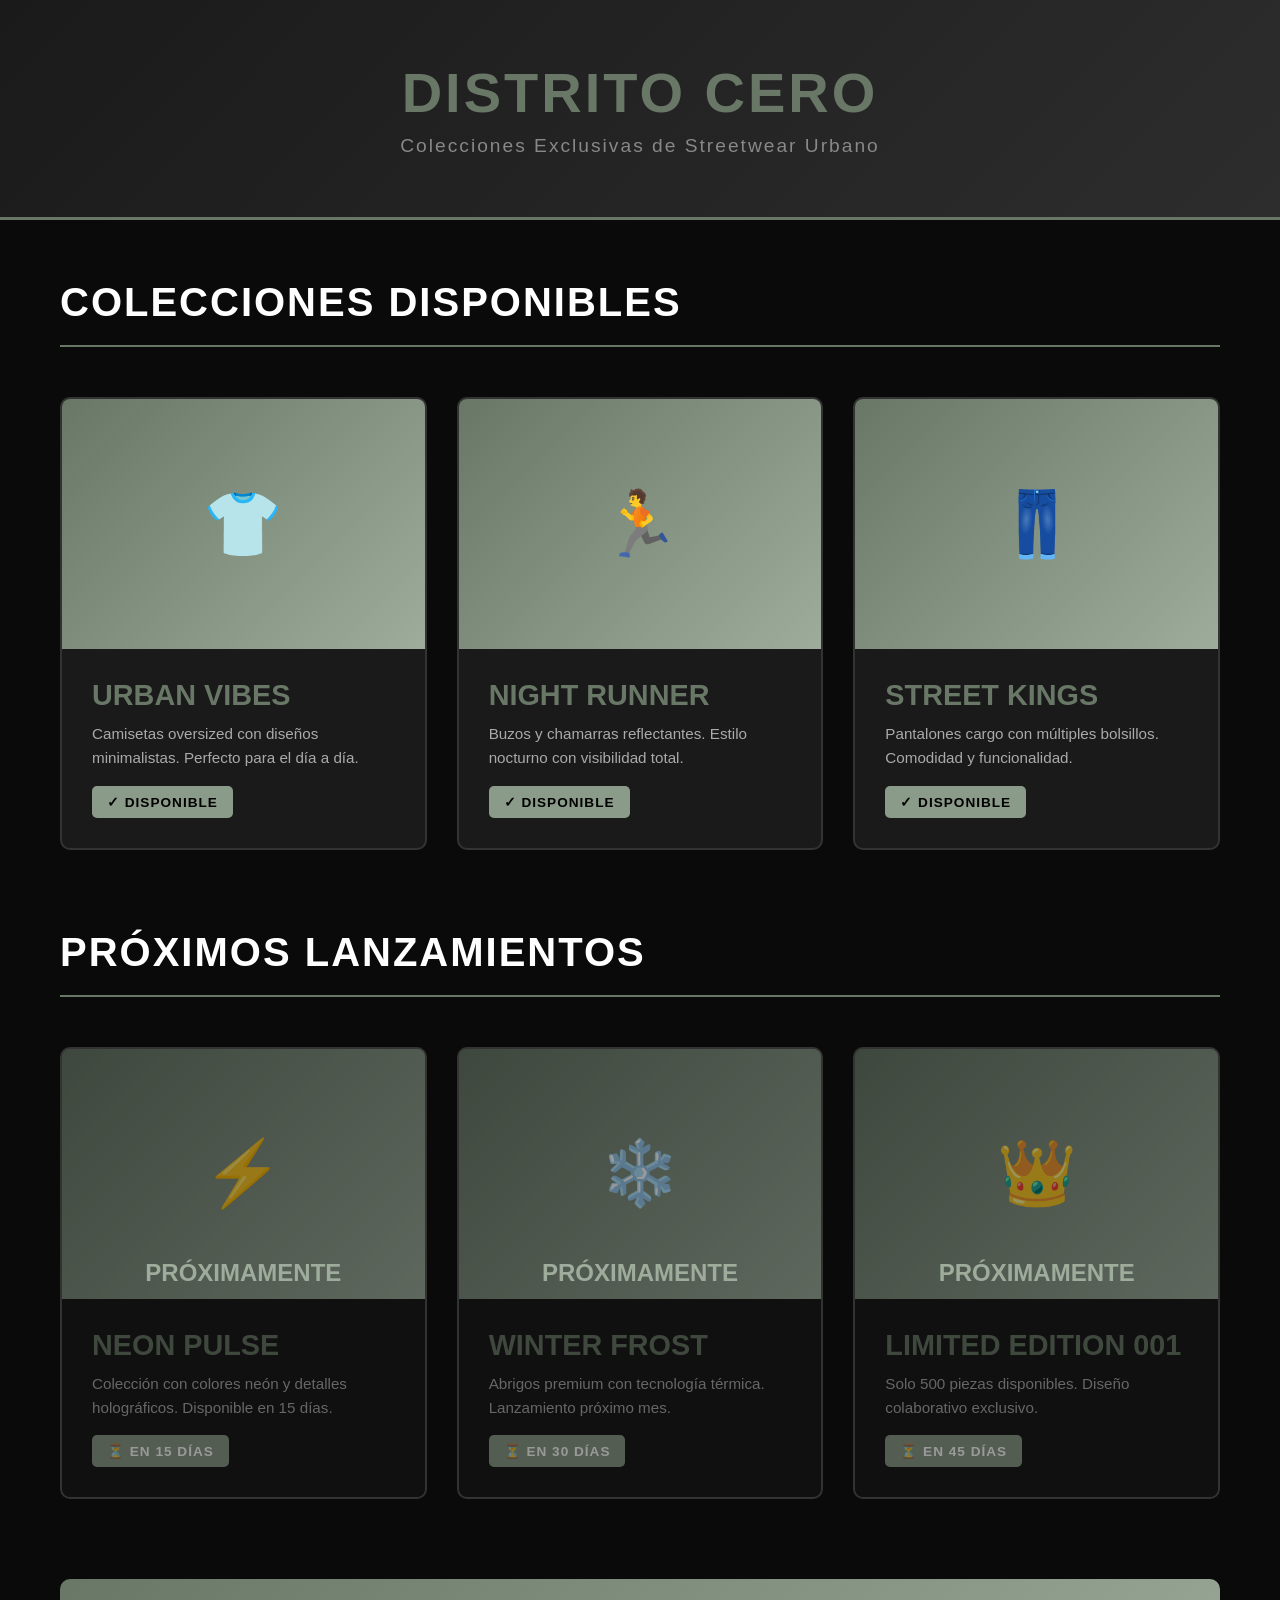
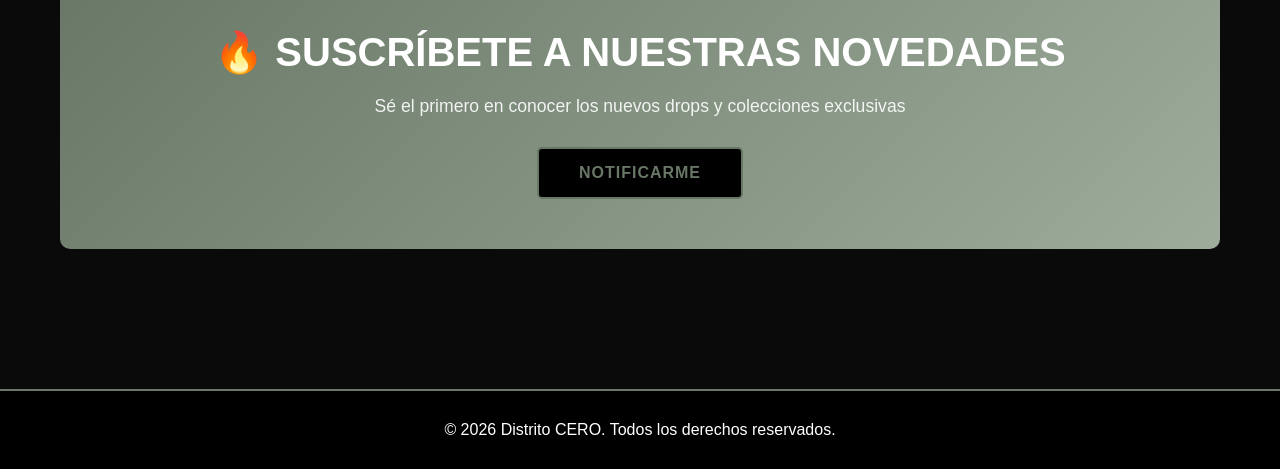
==== templates/coleccion.html @ c600ee01 "build3" ====
<!DOCTYPE html>
<html lang="es">
<head>
    <meta charset="UTF-8">
    <meta name="viewport" content="width=device-width, initial-scale=1.0">
    <title>Colecciones - Distrito CERO</title>
    <style>
        * {
            margin: 0;
            padding: 0;
            box-sizing: border-box;
        }

        body {
            font-family: 'Arial', sans-serif;
            background: #0a0a0a;
            color: #fff;
            overflow-x: hidden;
        }

        header {
            text-align: center;
            padding: 60px 20px;
            background: linear-gradient(135deg, #1a1a1a 0%, #2d2d2d 100%);
            border-bottom: 3px solid #687766;
        }

        h1 {
            font-size: 3.5em;
            font-weight: bold;
            text-transform: uppercase;
            letter-spacing: 3px;
            margin-bottom: 10px;
            color: #687766;
        }

        .subtitle {
            font-size: 1.2em;
            color: #888;
            letter-spacing: 2px;
        }

        .container {
            max-width: 1200px;
            margin: 0 auto;
            padding: 60px 20px;
        }

        .section-title {
            font-size: 2.5em;
            text-transform: uppercase;
            margin-bottom: 50px;
            padding-bottom: 20px;
            border-bottom: 2px solid #687766;
            letter-spacing: 2px;
        }

        .collections-grid {
            display: grid;
            grid-template-columns: repeat(auto-fit, minmax(300px, 1fr));
            gap: 30px;
            margin-bottom: 80px;
        }

        .collection-card {
            background: #1a1a1a;
            border: 2px solid #333;
            border-radius: 10px;
            overflow: hidden;
            transition: all 0.3s ease;
            cursor: pointer;
            position: relative;
        }

        .collection-card:hover {
            border-color: #687766;
            transform: translateY(-10px);
            box-shadow: 0 10px 30px #687766;
        }

        .card-image {
            width: 100%;
            height: 250px;
            background: linear-gradient(135deg, #687766 0%, #9DAC9B 100%);
            display: flex;
            align-items: center;
            justify-content: center;
            font-size: 4em;
            font-weight: bold;
        }

        .card-content {
            padding: 30px;
        }

        .collection-name {
            font-size: 1.8em;
            text-transform: uppercase;
            font-weight: bold;
            margin-bottom: 10px;
            color: #687766;
        }

        .collection-desc {
            color: #aaa;
            margin-bottom: 15px;
            line-height: 1.6;
            font-size: 0.95em;
        }

        .status-badge {
            display: inline-block;
            padding: 8px 15px;
            border-radius: 5px;
            font-size: 0.85em;
            font-weight: bold;
            text-transform: uppercase;
            letter-spacing: 1px;
        }

        .status-active {
            background: #8B9B89  ;
            color: #000;
        }

        .status-coming {
            background: #8B9B89 ;
            color: #fff;
        }

        .coming-soon {
            position: relative;
        }

        .coming-soon::after {
            content: '';
            position: absolute;
            top: 0;
            left: 0;
            right: 0;
            bottom: 0;
            background: rgba(0, 0, 0, 0.4);
        }

        .comingsoon-text {
            position: absolute;
            top: 50%;
            left: 50%;
            transform: translate(-50%, -50%);
            font-size: 1.5em;
            color: #9DAC9B;
            font-weight: bold;
            text-transform: uppercase;
            z-index: 10;
        }

        .promo-section {
            background: linear-gradient(135deg, #687766 0%, #9DAC9B 100%);
            padding: 50px 30px;
            border-radius: 10px;
            text-align: center;
            margin-top: 80px;
        }

        .promo-section h2 {
            font-size: 2.5em;
            margin-bottom: 20px;
            text-transform: uppercase;
        }

        .promo-section p {
            font-size: 1.1em;
            margin-bottom: 30px;
            opacity: 0.9;
        }

        .btn {
            padding: 15px 40px;
            background: #000;
            color: #687766;
            border: 2px solid #687766;
            font-size: 1em;
            text-transform: uppercase;
            font-weight: bold;
            cursor: pointer;
            border-radius: 5px;
            transition: all 0.3s ease;
            letter-spacing: 1px;
        }

        .btn:hover {
            background: #687766;
            color: #000;
        }

        footer {
            background: #000;
            text-align: center;
            padding: 30px 20px;
            border-top: 2px solid #687766;
            margin-top: 80px;
        }

        @media (max-width: 768px) {
            h1 {
                font-size: 2.5em;
            }
            
            .section-title {
                font-size: 1.8em;
            }

            .collections-grid {
                grid-template-columns: 1fr;
            }
        }
    </style>
</head>
<body>
    <header>
        <h1>DISTRITO CERO</h1>
        <p class="subtitle">Colecciones Exclusivas de Streetwear Urbano</p>
    </header>

    <div class="container">
        <!-- Colecciones Activas -->
        <h2 class="section-title">Colecciones Disponibles</h2>
        <div class="collections-grid" id="activeCollections">
            <!-- Se llenará con JavaScript -->
        </div>

        <!-- Próximos Lanzamientos -->
        <h2 class="section-title">Próximos Lanzamientos</h2>
        <div class="collections-grid" id="comingCollections">
            <!-- Se llenará con JavaScript -->
        </div>

        <!-- Promoción -->
        <div class="promo-section">
            <h2>🔥 Suscríbete a nuestras novedades</h2>
            <p>Sé el primero en conocer los nuevos drops y colecciones exclusivas</p>
            <button class="btn">Notificarme</button>
        </div>
    </div>

    <footer>
        <p>&copy; 2026 Distrito CERO. Todos los derechos reservados.</p>
    </footer>

    <script>
        const activeCollections = [
            {
                name: "Urban Vibes",
                description: "Camisetas oversized con diseños minimalistas. Perfecto para el día a día.",
                emoji: "👕"
            },
            {
                name: "Night Runner",
                description: "Buzos y chamarras reflectantes. Estilo nocturno con visibilidad total.",
                emoji: "🏃"
            },
            {
                name: "Street Kings",
                description: "Pantalones cargo con múltiples bolsillos. Comodidad y funcionalidad.",
                emoji: "👖"
            }
        ];

        const comingCollections = [
            {
                name: "Neon Pulse",
                description: "Colección con colores neón y detalles holográficos. Disponible en 15 días.",
                emoji: "⚡",
                daysLeft: 15
            },
            {
                name: "Winter Frost",
                description: "Abrigos premium con tecnología térmica. Lanzamiento próximo mes.",
                emoji: "❄️",
                daysLeft: 30
            },
            {
                name: "Limited Edition 001",
                description: "Solo 500 piezas disponibles. Diseño colaborativo exclusivo.",
                emoji: "👑",
                daysLeft: 45
            }
        ];

        function renderCollections(data, containerId, isActive = true) {
            const container = document.getElementById(containerId);
            container.innerHTML = data.map(col => `
                <div class="collection-card ${!isActive ? 'coming-soon' : ''}">
                    ${!isActive ? `<div class="comingsoon-text">Próximamente</div>` : ''}
                    <div class="card-image">${col.emoji}</div>
                    <div class="card-content">
                        <div class="collection-name">${col.name}</div>
                        <p class="collection-desc">${col.description}</p>
                        <span class="status-badge ${isActive ? 'status-active' : 'status-coming'}">
                            ${isActive ? '✓ Disponible' : `⏳ En ${col.daysLeft} días`}
                        </span>
                    </div>
                </div>
            `).join('');
        }

        // Renderizar colecciones al cargar
        renderCollections(activeCollections, 'activeCollections', true);
        renderCollections(comingCollections, 'comingCollections', false);
    </script>
</body>
</html>
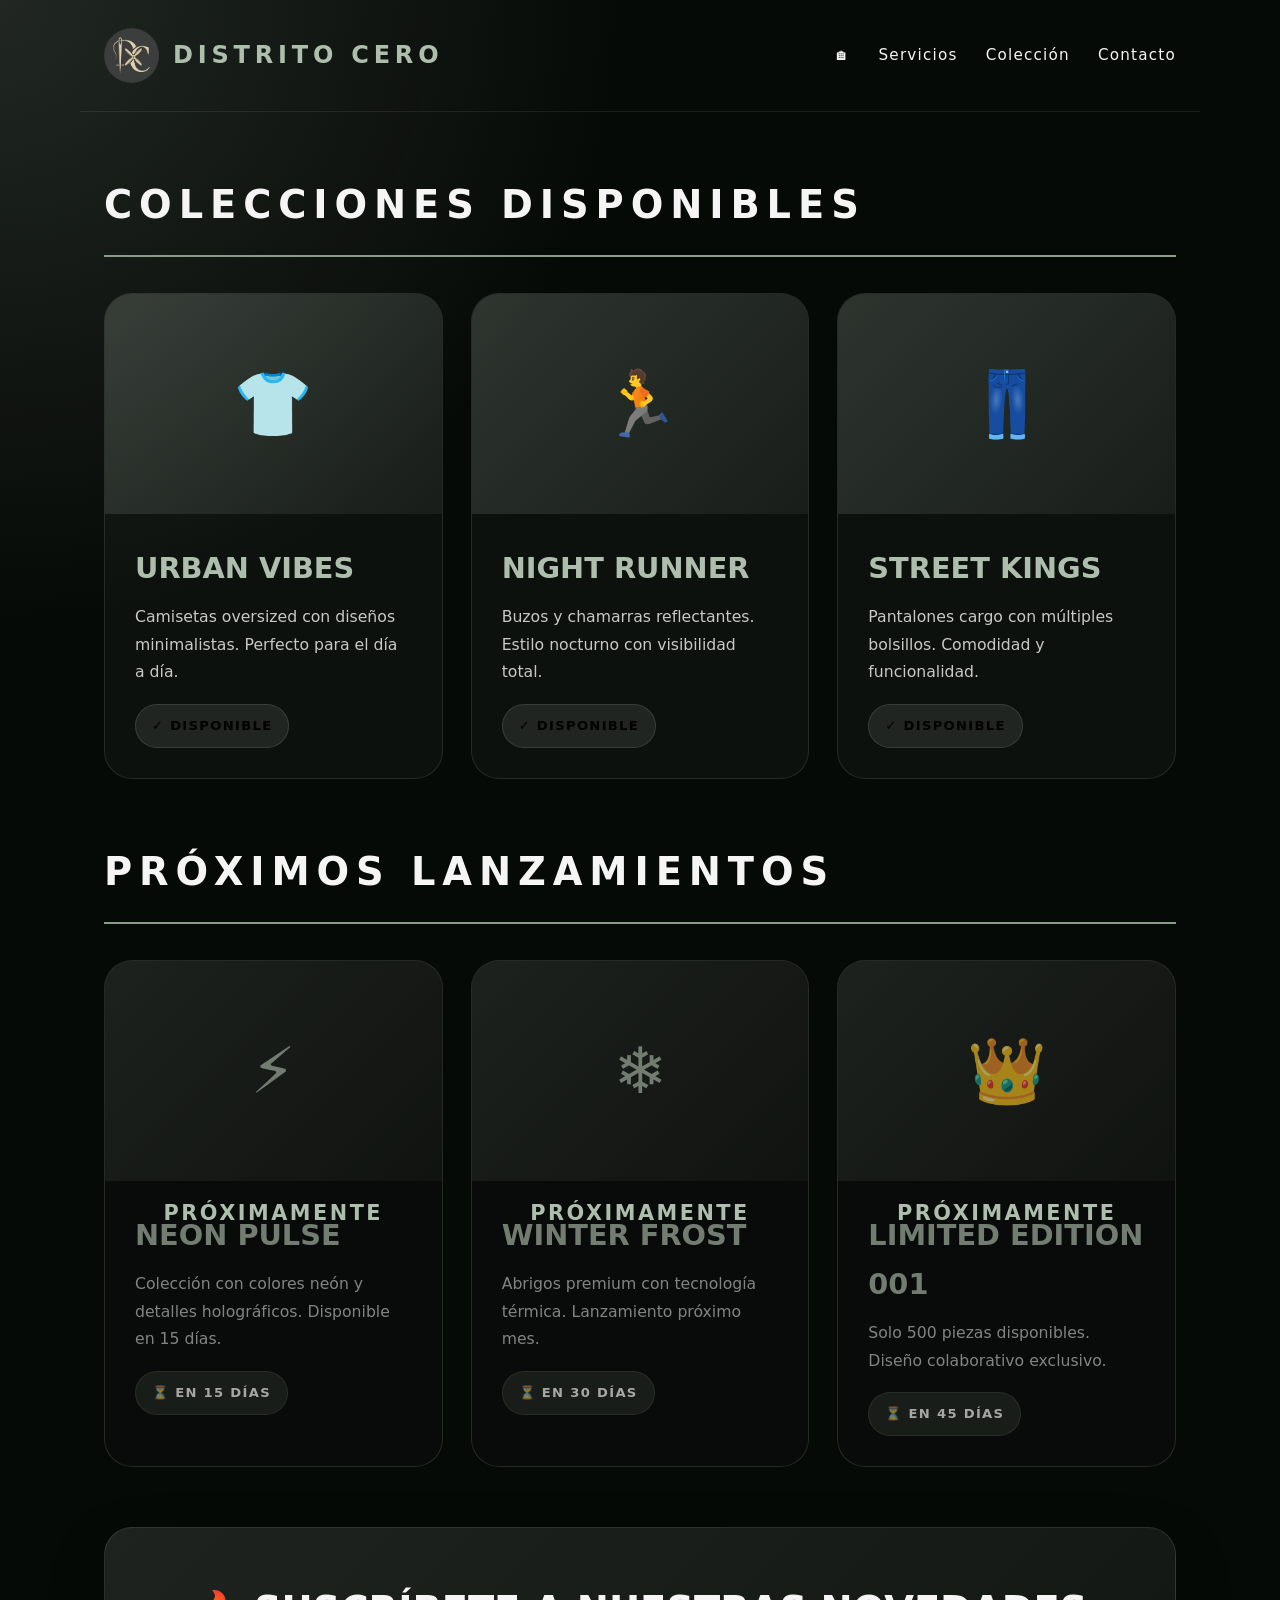
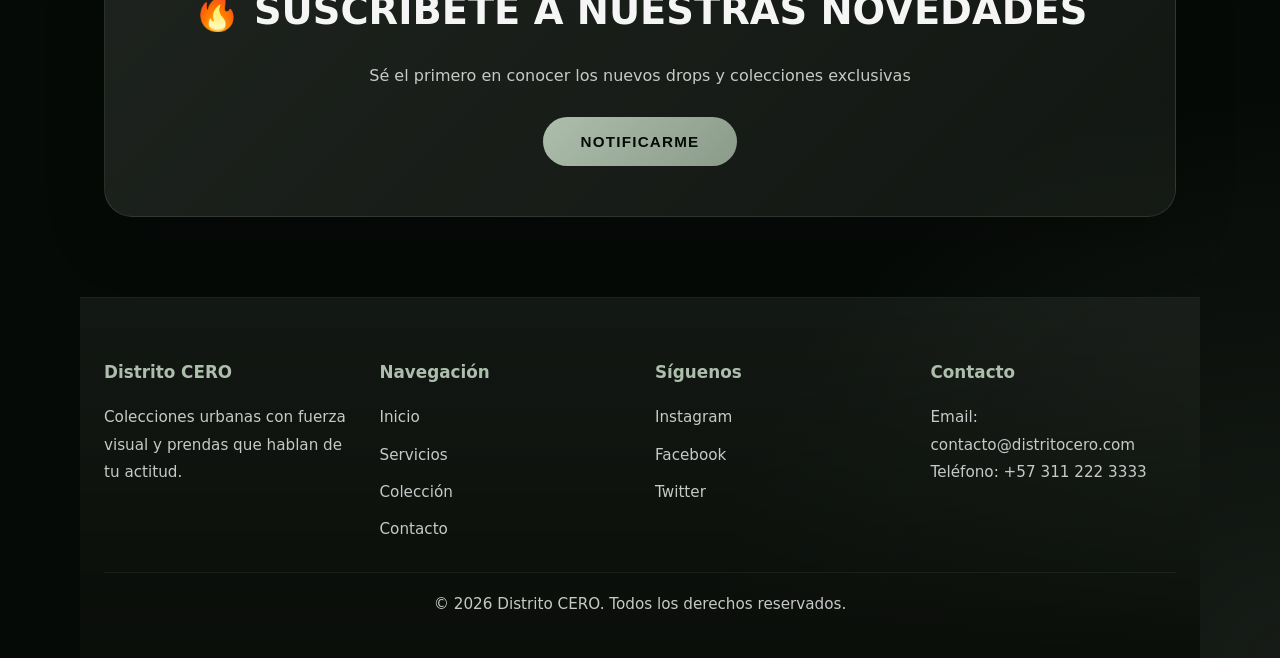
==== commit 7682a174: "build" ====
--- a/templates/coleccion.html
+++ b/templates/coleccion.html
@@ -4,222 +4,23 @@
     <meta charset="UTF-8">
     <meta name="viewport" content="width=device-width, initial-scale=1.0">
     <title>Colecciones - Distrito CERO</title>
-    <style>
-        * {
-            margin: 0;
-            padding: 0;
-            box-sizing: border-box;
-        }
-
-        body {
-            font-family: 'Arial', sans-serif;
-            background: #0a0a0a;
-            color: #fff;
-            overflow-x: hidden;
-        }
-
-        header {
-            text-align: center;
-            padding: 60px 20px;
-            background: linear-gradient(135deg, #1a1a1a 0%, #2d2d2d 100%);
-            border-bottom: 3px solid #687766;
-        }
-
-        h1 {
-            font-size: 3.5em;
-            font-weight: bold;
-            text-transform: uppercase;
-            letter-spacing: 3px;
-            margin-bottom: 10px;
-            color: #687766;
-        }
-
-        .subtitle {
-            font-size: 1.2em;
-            color: #888;
-            letter-spacing: 2px;
-        }
-
-        .container {
-            max-width: 1200px;
-            margin: 0 auto;
-            padding: 60px 20px;
-        }
-
-        .section-title {
-            font-size: 2.5em;
-            text-transform: uppercase;
-            margin-bottom: 50px;
-            padding-bottom: 20px;
-            border-bottom: 2px solid #687766;
-            letter-spacing: 2px;
-        }
-
-        .collections-grid {
-            display: grid;
-            grid-template-columns: repeat(auto-fit, minmax(300px, 1fr));
-            gap: 30px;
-            margin-bottom: 80px;
-        }
-
-        .collection-card {
-            background: #1a1a1a;
-            border: 2px solid #333;
-            border-radius: 10px;
-            overflow: hidden;
-            transition: all 0.3s ease;
-            cursor: pointer;
-            position: relative;
-        }
-
-        .collection-card:hover {
-            border-color: #687766;
-            transform: translateY(-10px);
-            box-shadow: 0 10px 30px #687766;
-        }
-
-        .card-image {
-            width: 100%;
-            height: 250px;
-            background: linear-gradient(135deg, #687766 0%, #9DAC9B 100%);
-            display: flex;
-            align-items: center;
-            justify-content: center;
-            font-size: 4em;
-            font-weight: bold;
-        }
-
-        .card-content {
-            padding: 30px;
-        }
-
-        .collection-name {
-            font-size: 1.8em;
-            text-transform: uppercase;
-            font-weight: bold;
-            margin-bottom: 10px;
-            color: #687766;
-        }
-
-        .collection-desc {
-            color: #aaa;
-            margin-bottom: 15px;
-            line-height: 1.6;
-            font-size: 0.95em;
-        }
-
-        .status-badge {
-            display: inline-block;
-            padding: 8px 15px;
-            border-radius: 5px;
-            font-size: 0.85em;
-            font-weight: bold;
-            text-transform: uppercase;
-            letter-spacing: 1px;
-        }
-
-        .status-active {
-            background: #8B9B89  ;
-            color: #000;
-        }
-
-        .status-coming {
-            background: #8B9B89 ;
-            color: #fff;
-        }
-
-        .coming-soon {
-            position: relative;
-        }
-
-        .coming-soon::after {
-            content: '';
-            position: absolute;
-            top: 0;
-            left: 0;
-            right: 0;
-            bottom: 0;
-            background: rgba(0, 0, 0, 0.4);
-        }
-
-        .comingsoon-text {
-            position: absolute;
-            top: 50%;
-            left: 50%;
-            transform: translate(-50%, -50%);
-            font-size: 1.5em;
-            color: #9DAC9B;
-            font-weight: bold;
-            text-transform: uppercase;
-            z-index: 10;
-        }
-
-        .promo-section {
-            background: linear-gradient(135deg, #687766 0%, #9DAC9B 100%);
-            padding: 50px 30px;
-            border-radius: 10px;
-            text-align: center;
-            margin-top: 80px;
-        }
-
-        .promo-section h2 {
-            font-size: 2.5em;
-            margin-bottom: 20px;
-            text-transform: uppercase;
-        }
-
-        .promo-section p {
-            font-size: 1.1em;
-            margin-bottom: 30px;
-            opacity: 0.9;
-        }
-
-        .btn {
-            padding: 15px 40px;
-            background: #000;
-            color: #687766;
-            border: 2px solid #687766;
-            font-size: 1em;
-            text-transform: uppercase;
-            font-weight: bold;
-            cursor: pointer;
-            border-radius: 5px;
-            transition: all 0.3s ease;
-            letter-spacing: 1px;
-        }
-
-        .btn:hover {
-            background: #687766;
-            color: #000;
-        }
-
-        footer {
-            background: #000;
-            text-align: center;
-            padding: 30px 20px;
-            border-top: 2px solid #687766;
-            margin-top: 80px;
-        }
-
-        @media (max-width: 768px) {
-            h1 {
-                font-size: 2.5em;
-            }
-            
-            .section-title {
-                font-size: 1.8em;
-            }
-
-            .collections-grid {
-                grid-template-columns: 1fr;
-            }
-        }
-    </style>
+    <link rel="stylesheet" href="/static/css/stilocole.css">
 </head>
 <body>
     <header>
-        <h1>DISTRITO CERO</h1>
-        <p class="subtitle">Colecciones Exclusivas de Streetwear Urbano</p>
+        <div class="brand">
+            <img src="../static/icon/Logo2 (1).png" alt="Logo Distrito CERO">
+            <span>Distrito CERO</span>
+        </div>
+
+        <nav>
+            <ul class="main-nav">
+                <li><a href="../templates/index.html">🏠︎</a></li>
+                <li><a href="../templates/servicios.html">Servicios</a></li>
+                <li><a href="../templates/coleccion.html">Colección</a></li>
+                <li><a href="../templates/contacto.html">Contacto</a></li>
+            </ul>
+        </nav>
     </header>
 
     <div class="container">
@@ -242,10 +43,6 @@
             <button class="btn">Notificarme</button>
         </div>
     </div>
-
-    <footer>
-        <p>&copy; 2026 Distrito CERO. Todos los derechos reservados.</p>
-    </footer>
 
     <script>
         const activeCollections = [
@@ -308,5 +105,40 @@
         renderCollections(activeCollections, 'activeCollections', true);
         renderCollections(comingCollections, 'comingCollections', false);
     </script>
+
+    <footer>
+        <div class="footer-content">
+            <div class="footer-section">
+                <h3>Distrito CERO</h3>
+                <p>Colecciones urbanas con fuerza visual y prendas que hablan de tu actitud.</p>
+            </div>
+            <div class="footer-section">
+                <h3>Navegación</h3>
+                <ul>
+                    <li><a href="../templates/index.html">Inicio</a></li>
+                    <li><a href="../templates/servicios.html">Servicios</a></li>
+                    <li><a href="../templates/coleccion.html">Colección</a></li>
+                    <li><a href="../templates/contacto.html">Contacto</a></li>
+                </ul>
+            </div>
+            <div class="footer-section">
+                <h3>Síguenos</h3>
+                <ul>
+                    <li><a href="https://instagram.com">Instagram</a></li>
+                    <li><a href="https://facebook.com">Facebook</a></li>
+                    <li><a href="https://twitter.com">Twitter</a></li>
+                </ul>
+            </div>
+            <div class="footer-section">
+                <h3>Contacto</h3>
+                <p>Email: contacto@distritocero.com</p>
+                <p>Teléfono: +57 311 222 3333</p>
+            </div>
+        </div>
+        <div class="footer-bottom">
+            <p>&copy; 2026 Distrito CERO. Todos los derechos reservados.</p>
+        </div>
+    </footer>
+
 </body>
 </html>
--- a/static/css/stilocole.css
+++ b/static/css/stilocole.css
@@ -0,0 +1,340 @@
+:root {
+    --bg-primary: #060a07;
+    --bg-soft: rgba(174, 190, 172, 0.12);
+    --accent: #AEBEAC;
+    --accent-alt: #8B9B89;
+    --text-primary: #f5f5f5;
+    --text-muted: #c8c8c8;
+    --card-border: rgba(174, 190, 172, 0.14);
+    --card-surface: rgba(174, 190, 172, 0.06);
+}
+
+* {
+    box-sizing: border-box;
+    margin: 0;
+    padding: 0;
+}
+
+html {
+    scroll-behavior: smooth;
+}
+
+html, body {
+    min-height: 100%;
+    background: radial-gradient(circle at top left, rgba(174, 190, 172, 0.16), transparent 24%),
+        radial-gradient(circle at bottom right, rgba(106, 119, 102, 0.16), transparent 22%),
+        var(--bg-primary);
+    color: var(--text-primary);
+}
+
+body {
+    font-family: Inter, system-ui, -apple-system, BlinkMacSystemFont, "Segoe UI", sans-serif;
+    line-height: 1.7;
+}
+
+a {
+    color: inherit;
+    text-decoration: none;
+}
+
+img {
+    display: block;
+    max-width: 100%;
+}
+
+header {
+    width: min(1120px, 100%);
+    margin: 0 auto;
+    padding: 28px 24px;
+    display: flex;
+    align-items: center;
+    justify-content: space-between;
+    border-bottom: 1px solid rgba(255, 255, 255, 0.08);
+}
+
+.brand {
+    display: flex;
+    align-items: center;
+    gap: 14px;
+}
+
+.brand img {
+    width: 55px;
+    height: 55px;
+    border-radius: 20px;
+    object-fit: cover;
+    flex-shrink: 0;
+}
+
+.brand span {
+    font-size: 1.5rem;
+    letter-spacing: 0.2em;
+    text-transform: uppercase;
+    font-weight: 700;
+    color: var(--accent);
+}
+
+.main-nav {
+    display: flex;
+    gap: 28px;
+    font-size: 0.95rem;
+    letter-spacing: 0.08em;
+}
+
+.main-nav li {
+    list-style: none;
+}
+
+.main-nav a {
+    color: var(--text-primary);
+    transition: color 180ms ease, transform 180ms ease;
+}
+
+.main-nav a:hover {
+    color: var(--accent);
+    transform: translateY(-1px);
+}
+
+.container {
+    width: min(1120px, 100%);
+    margin: 0 auto;
+    padding: 60px 24px 80px;
+}
+
+.section-title {
+    font-size: clamp(2rem, 3vw, 2.5rem);
+    text-transform: uppercase;
+    margin-bottom: 36px;
+    padding-bottom: 18px;
+    border-bottom: 2px solid var(--accent-alt);
+    letter-spacing: 0.18em;
+    color: var(--text-primary);
+}
+
+.collections-grid {
+    display: grid;
+    grid-template-columns: repeat(auto-fit, minmax(280px, 1fr));
+    gap: 28px;
+    margin-bottom: 60px;
+}
+
+.collection-card {
+    background: rgba(255, 255, 255, 0.03);
+    border: 1px solid var(--card-border);
+    border-radius: 28px;
+    overflow: hidden;
+    transition: transform 0.3s ease, border-color 0.3s ease, box-shadow 0.3s ease;
+    cursor: pointer;
+    position: relative;
+}
+
+.collection-card:hover {
+    border-color: var(--accent-alt);
+    transform: translateY(-10px);
+    box-shadow: 0 24px 60px rgba(0, 0, 0, 0.24);
+}
+
+.card-image {
+    width: 100%;
+    min-height: 220px;
+    background: linear-gradient(135deg, rgba(174, 190, 172, 0.2), rgba(106, 119, 102, 0.12));
+    display: flex;
+    align-items: center;
+    justify-content: center;
+    font-size: 4rem;
+    color: var(--accent);
+}
+
+.card-content {
+    padding: 30px;
+}
+
+.collection-name {
+    font-size: 1.8rem;
+    text-transform: uppercase;
+    font-weight: 700;
+    margin-bottom: 10px;
+    color: var(--accent);
+}
+
+.collection-desc {
+    color: var(--text-muted);
+    margin-bottom: 18px;
+    line-height: 1.75;
+    font-size: 0.98rem;
+}
+
+.status-badge {
+    display: inline-flex;
+    align-items: center;
+    gap: 8px;
+    padding: 10px 16px;
+    border-radius: 999px;
+    font-size: 0.82rem;
+    font-weight: 700;
+    text-transform: uppercase;
+    letter-spacing: 0.1em;
+    border: 1px solid rgba(174, 190, 172, 0.16);
+    background: rgba(174, 190, 172, 0.08);
+    color: var(--text-primary);
+}
+
+.status-active {
+    background: rgba(174, 190, 172, 0.12);
+    color: #000;
+}
+
+.status-coming {
+    background: rgba(174, 190, 172, 0.16);
+    color: #fff;
+}
+
+.coming-soon::after {
+    content: '';
+    position: absolute;
+    inset: 0;
+    background: rgba(0, 0, 0, 0.35);
+}
+
+.comingsoon-text {
+    position: absolute;
+    top: 50%;
+    left: 50%;
+    transform: translate(-50%, -50%);
+    font-size: 1.3rem;
+    color: var(--accent);
+    font-weight: 800;
+    text-transform: uppercase;
+    letter-spacing: 0.12em;
+    z-index: 1;
+}
+
+.promo-section {
+    background: linear-gradient(135deg, rgba(174, 190, 172, 0.14), rgba(106, 119, 102, 0.12));
+    padding: 50px 30px;
+    border-radius: 28px;
+    text-align: center;
+    margin-top: 40px;
+    border: 1px solid var(--card-border);
+    box-shadow: 0 24px 60px rgba(0, 0, 0, 0.18);
+}
+
+.promo-section h2 {
+    font-size: clamp(2rem, 3vw, 2.5rem);
+    margin-bottom: 18px;
+    text-transform: uppercase;
+    color: var(--text-primary);
+}
+
+.promo-section p {
+    font-size: 1rem;
+    margin-bottom: 28px;
+    color: var(--text-muted);
+}
+
+.btn {
+    display: inline-flex;
+    align-items: center;
+    justify-content: center;
+    padding: 16px 38px;
+    background: linear-gradient(135deg, #AEBEAC 0%, #8B9B89 100%);
+    color: #060a07;
+    border: none;
+    border-radius: 999px;
+    font-size: 0.95rem;
+    font-weight: 700;
+    text-transform: uppercase;
+    cursor: pointer;
+    transition: transform 0.24s ease, opacity 0.24s ease;
+    letter-spacing: 0.08em;
+}
+
+.btn:hover {
+    transform: translateY(-2px);
+    opacity: 0.95;
+}
+
+footer {
+    width: min(1120px, 100%);
+    margin: 0 auto;
+    padding: 60px 24px 40px;
+    background: linear-gradient(180deg, rgba(174, 190, 172, 0.08), rgba(10, 14, 9, 0.96));
+    border-top: 1px solid rgba(174, 190, 172, 0.12);
+}
+
+.footer-content {
+    width: min(1120px, 100%);
+    margin: 0 auto 28px;
+    display: grid;
+    grid-template-columns: repeat(4, minmax(0, 1fr));
+    gap: 30px;
+}
+
+.footer-section h3 {
+    margin-bottom: 18px;
+    color: var(--accent);
+    font-size: 1.05rem;
+}
+
+.footer-section p,
+.footer-section li,
+.footer-bottom p {
+    color: var(--text-muted);
+    line-height: 1.8;
+    font-size: 0.95rem;
+}
+
+.footer-section ul {
+    list-style: none;
+    padding: 0;
+    margin: 0;
+    display: grid;
+    gap: 10px;
+}
+
+.footer-section li a {
+    color: var(--text-muted);
+    transition: color 180ms ease;
+}
+
+.footer-section li a:hover {
+    color: var(--accent);
+}
+
+.footer-bottom {
+    width: min(1120px, 100%);
+    margin: 0 auto;
+    padding-top: 18px;
+    border-top: 1px solid rgba(174, 190, 172, 0.08);
+    display: flex;
+    justify-content: center;
+    align-items: center;
+    text-align: center;
+    color: var(--text-muted);
+    font-size: 0.9rem;
+}
+
+@media (max-width: 768px) {
+    header {
+        flex-direction: column;
+        align-items: flex-start;
+        gap: 24px;
+    }
+
+    .main-nav {
+        flex-wrap: wrap;
+        gap: 16px;
+    }
+
+    .container {
+        padding: 40px 18px 60px;
+    }
+
+    .collections-grid {
+        grid-template-columns: 1fr;
+    }
+
+    .promo-section {
+        padding: 40px 20px;
+    }
+}
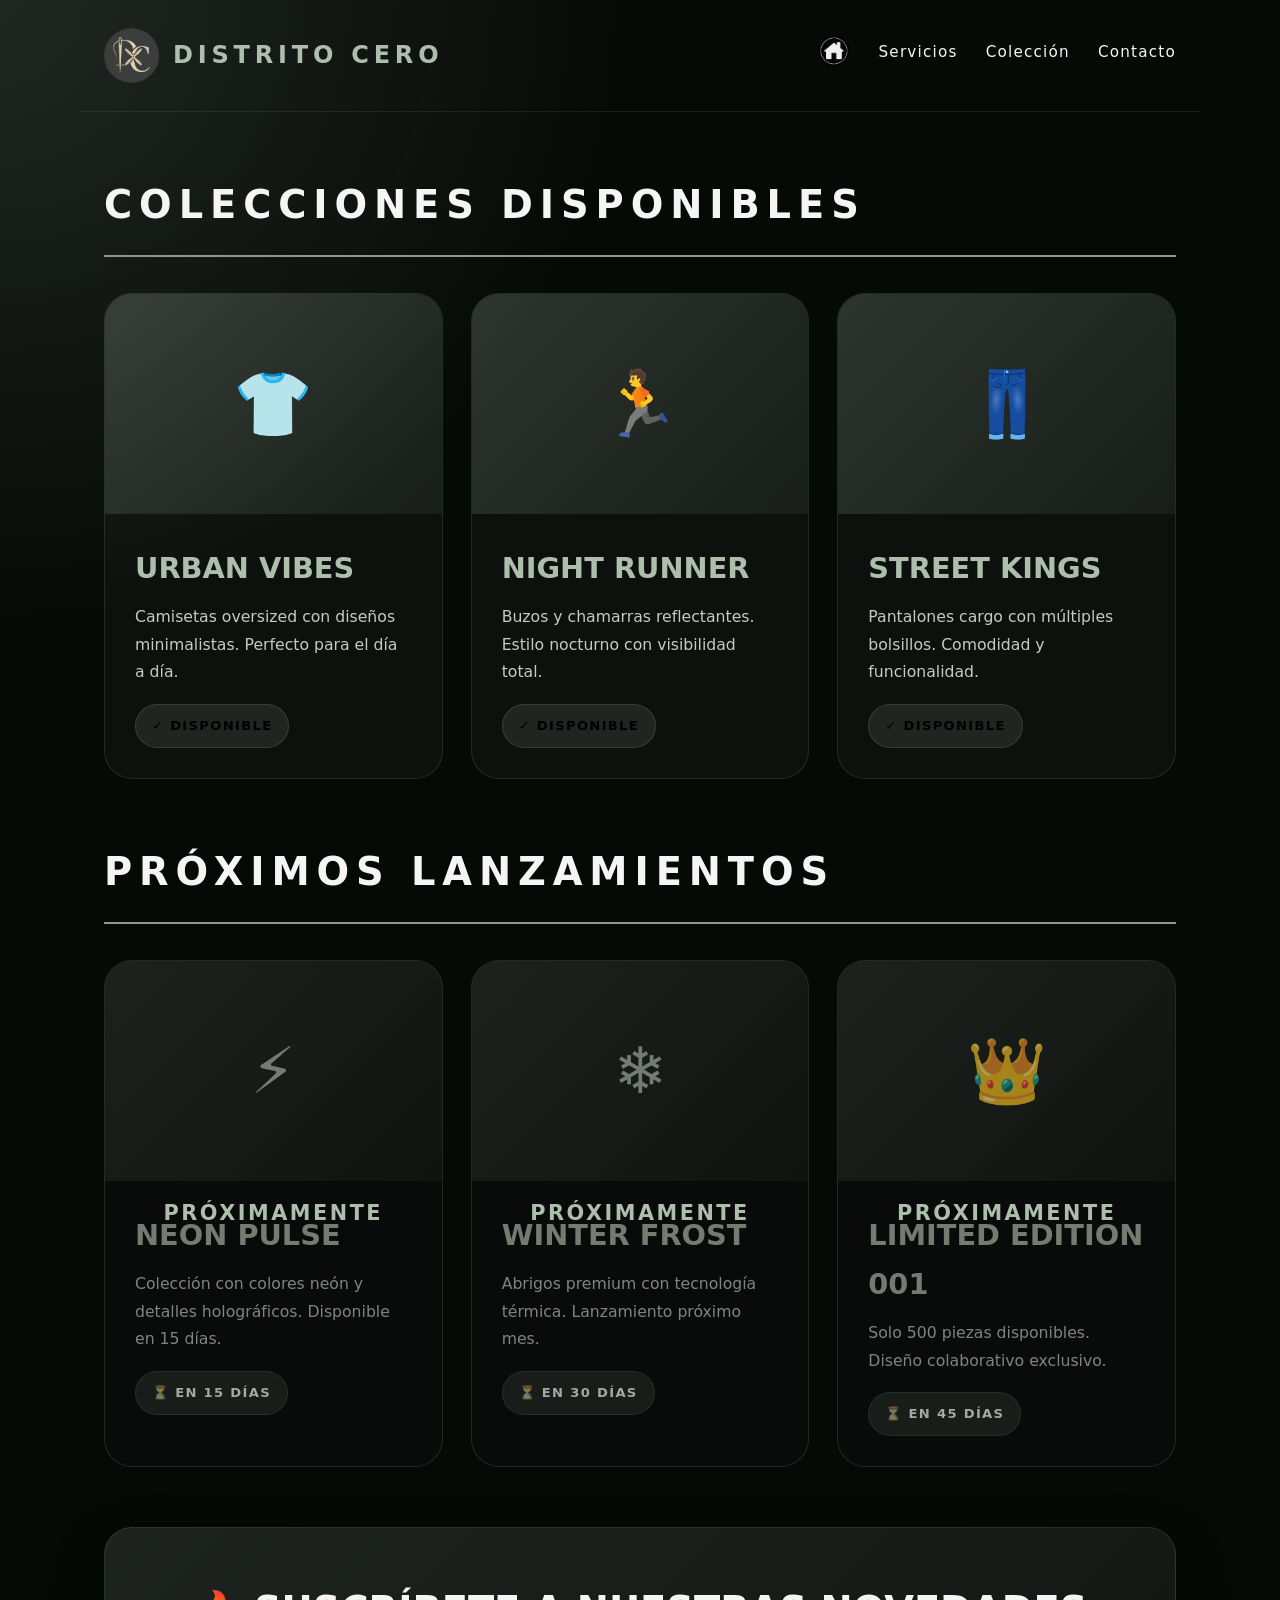
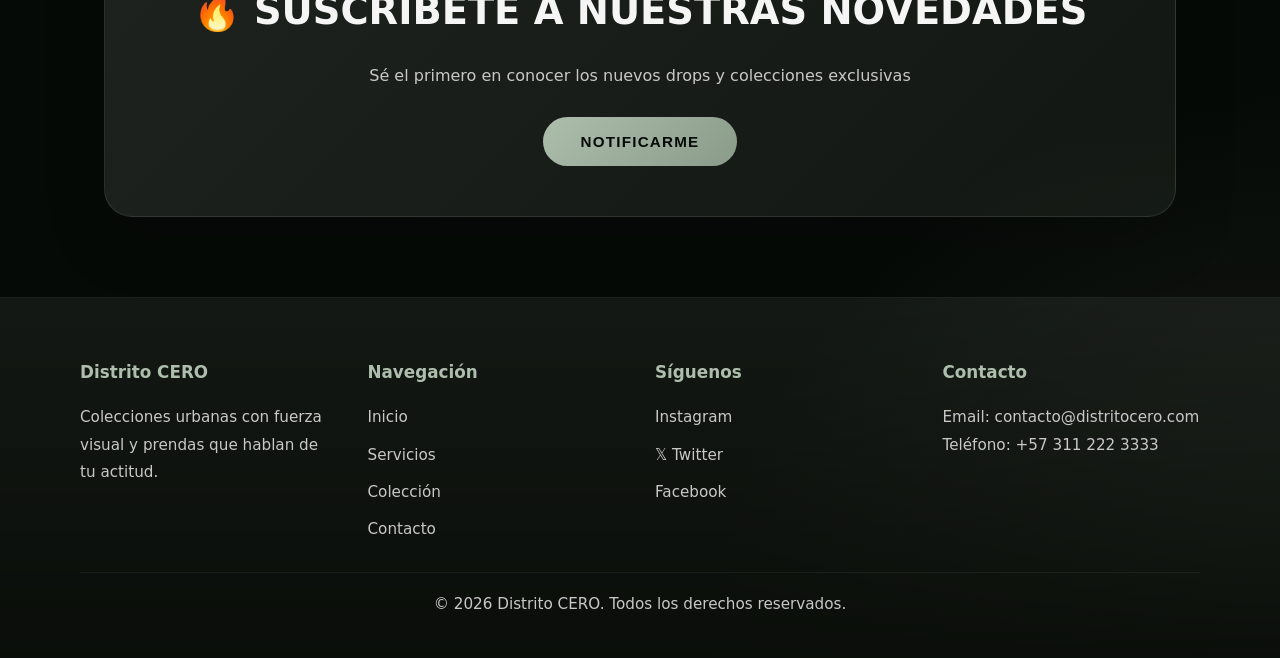
==== commit 1ac77860: "build" ====
--- a/templates/coleccion.html
+++ b/templates/coleccion.html
@@ -5,6 +5,7 @@
     <meta name="viewport" content="width=device-width, initial-scale=1.0">
     <title>Colecciones - Distrito CERO</title>
     <link rel="stylesheet" href="/static/css/stilocole.css">
+    <link rel="icon" type="image/x-icon" href="../static/icon/Logo2 (1).png">
 </head>
 <body>
     <header>
@@ -15,7 +16,7 @@
 
         <nav>
             <ul class="main-nav">
-                <li><a href="../templates/index.html">🏠︎</a></li>
+                <li><a href="../templates/index.html"><img id="imgCasa" src="../static/img/image.png" alt="🏠"></a></li>
                 <li><a href="../templates/servicios.html">Servicios</a></li>
                 <li><a href="../templates/coleccion.html">Colección</a></li>
                 <li><a href="../templates/contacto.html">Contacto</a></li>
@@ -49,17 +50,20 @@
             {
                 name: "Urban Vibes",
                 description: "Camisetas oversized con diseños minimalistas. Perfecto para el día a día.",
-                emoji: "👕"
+                emoji: "👕",
+                url: "coleccion/urban_vibes.html"
             },
             {
                 name: "Night Runner",
                 description: "Buzos y chamarras reflectantes. Estilo nocturno con visibilidad total.",
-                emoji: "🏃"
+                emoji: "🏃",
+                url: "coleccion/night_runner.html"
             },
             {
                 name: "Street Kings",
                 description: "Pantalones cargo con múltiples bolsillos. Comodidad y funcionalidad.",
-                emoji: "👖"
+                emoji: "👖",
+                url: "coleccion/street_kings_detail.html"
             }
         ];
 
@@ -68,26 +72,29 @@
                 name: "Neon Pulse",
                 description: "Colección con colores neón y detalles holográficos. Disponible en 15 días.",
                 emoji: "⚡",
-                daysLeft: 15
+                daysLeft: 15,
+                url: "coleccion/proximamente/neon_pulse.html"
             },
             {
                 name: "Winter Frost",
                 description: "Abrigos premium con tecnología térmica. Lanzamiento próximo mes.",
                 emoji: "❄️",
-                daysLeft: 30
+                daysLeft: 30,
+                url: "coleccion/proximamente/winter_frost_detail.html"
             },
             {
                 name: "Limited Edition 001",
                 description: "Solo 500 piezas disponibles. Diseño colaborativo exclusivo.",
                 emoji: "👑",
-                daysLeft: 45
+                daysLeft: 45,
+                url: "coleccion/proximamente/limited_edition.html"
             }
         ];
 
         function renderCollections(data, containerId, isActive = true) {
             const container = document.getElementById(containerId);
             container.innerHTML = data.map(col => `
-                <div class="collection-card ${!isActive ? 'coming-soon' : ''}">
+                <a href="${col.url}" class="collection-card ${!isActive ? 'coming-soon' : ''}">
                     ${!isActive ? `<div class="comingsoon-text">Próximamente</div>` : ''}
                     <div class="card-image">${col.emoji}</div>
                     <div class="card-content">
@@ -97,7 +104,7 @@
                             ${isActive ? '✓ Disponible' : `⏳ En ${col.daysLeft} días`}
                         </span>
                     </div>
-                </div>
+                </a>
             `).join('');
         }
 
@@ -125,8 +132,9 @@
                 <h3>Síguenos</h3>
                 <ul>
                     <li><a href="https://instagram.com">Instagram</a></li>
+                    <li><a href="https://twitter.com">𝕏 Twitter</a></li>
                     <li><a href="https://facebook.com">Facebook</a></li>
-                    <li><a href="https://twitter.com">Twitter</a></li>
+                    
                 </ul>
             </div>
             <div class="footer-section">
@@ -139,6 +147,21 @@
             <p>&copy; 2026 Distrito CERO. Todos los derechos reservados.</p>
         </div>
     </footer>
+    <style>
+        #imgCasa {
+            width: 32px;
+            height: 32px;
+            position: relative;
+            bottom: 15%;
+            border-radius: 30px;
+        }
+    </style>
 
+    <script>
+        const notificarme = document.querySelector('.btn');
+        notificarme.addEventListener('click', () => {
+            alert('¡Gracias por suscribirte! Te mantendremos informado sobre nuestras novedades.');
+        });
+    </script>
 </body>
 </html>
--- a/static/css/stilocole.css
+++ b/static/css/stilocole.css
@@ -255,8 +255,6 @@
 }
 
 footer {
-    width: min(1120px, 100%);
-    margin: 0 auto;
     padding: 60px 24px 40px;
     background: linear-gradient(180deg, rgba(174, 190, 172, 0.08), rgba(10, 14, 9, 0.96));
     border-top: 1px solid rgba(174, 190, 172, 0.12);
